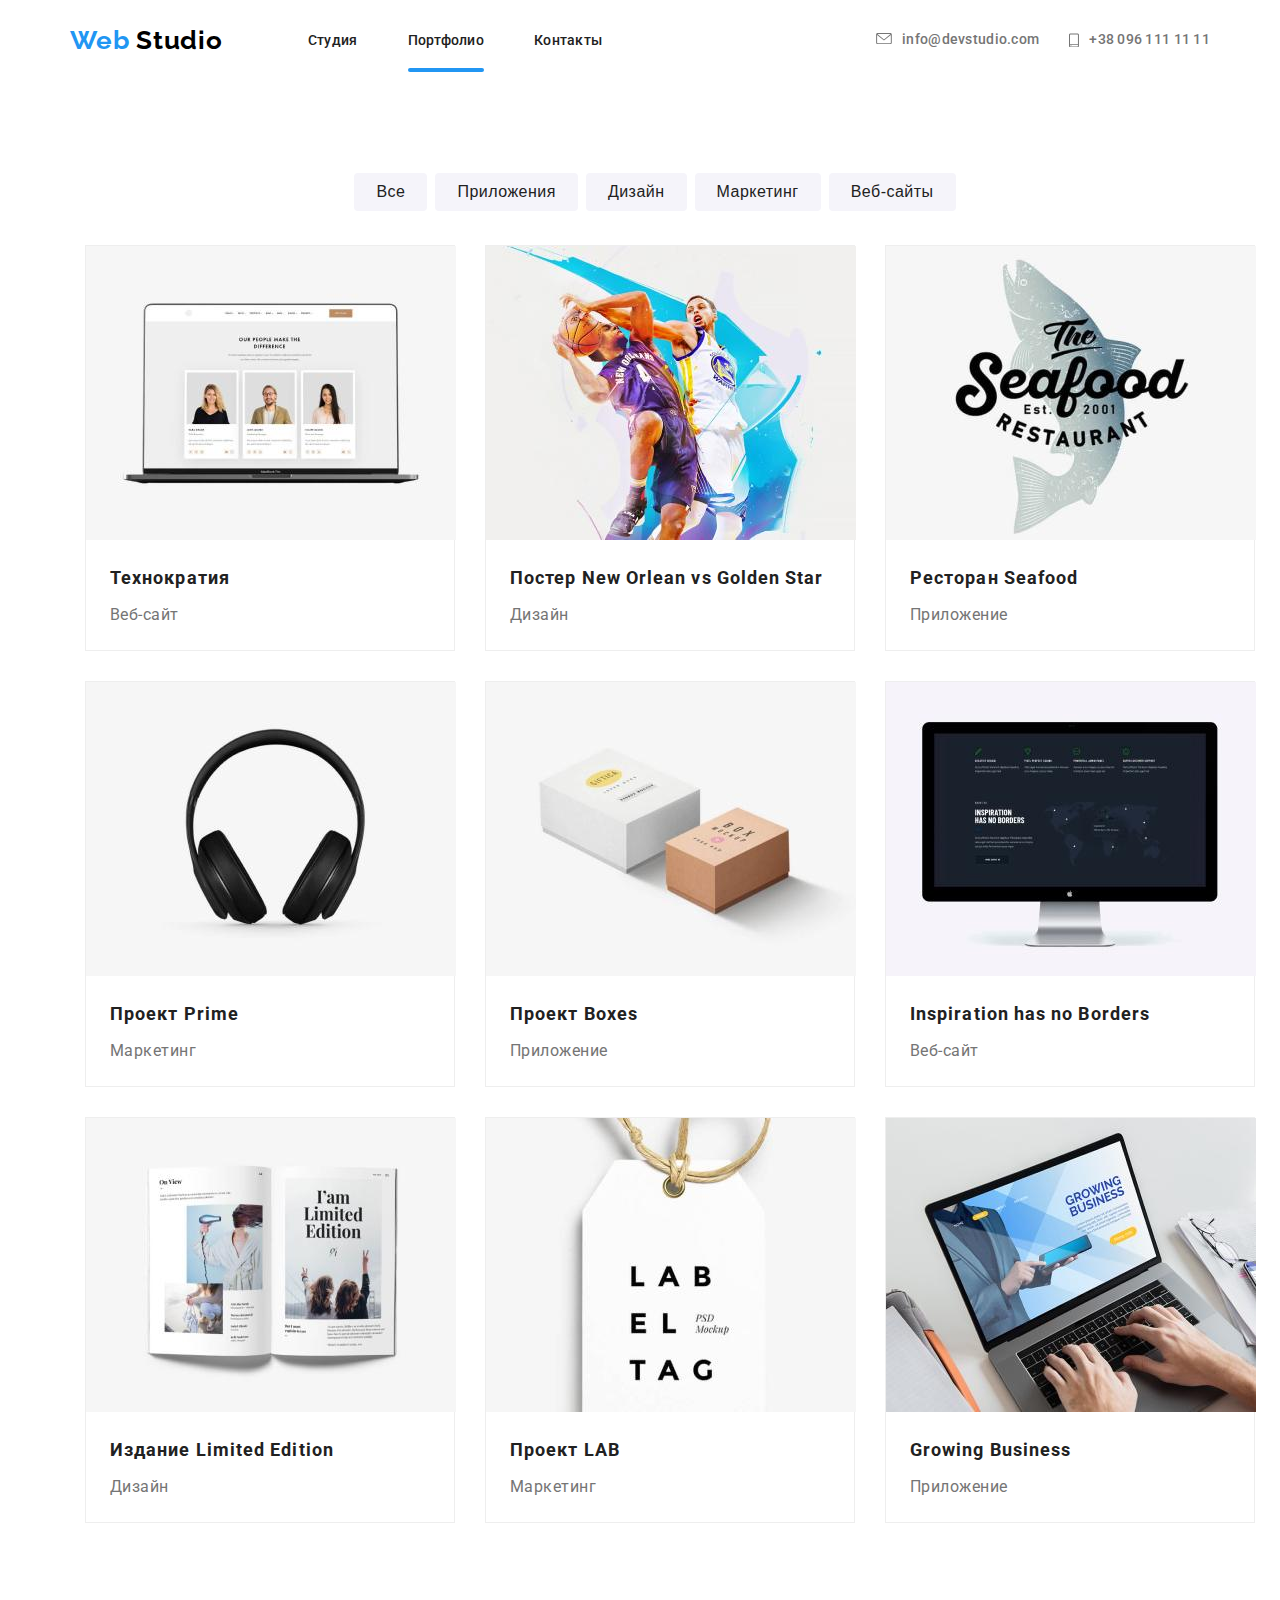
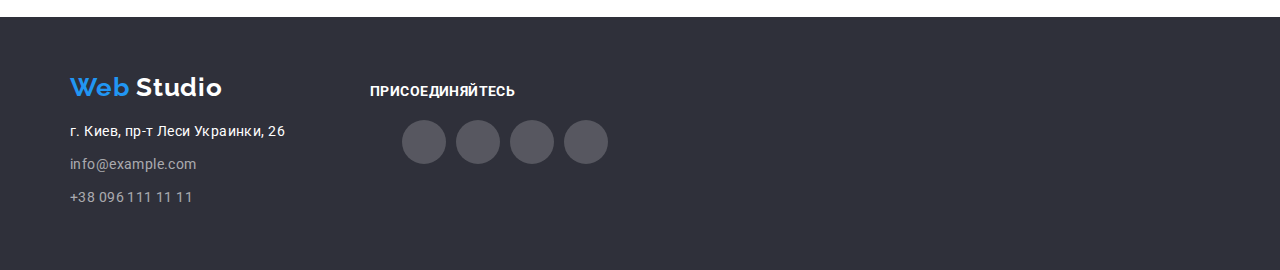
==== portfolio.html @ 1574379d "дз6" ====
<!DOCTYPE html>
<html lang="ru">
  <head>
    <meta charset="UTF-8" />
    <meta name="viewport" content="width=device-width, initial-scale=1.0" />
    <title>Web Studio</title>
    <link
      href="https://fonts.googleapis.com/css2?family=Raleway:wght@700&family=Roboto:ital,wght@0,500;0,700;0,900;1,400&display=swap"
      rel="stylesheet"
    />
    <link rel="stylesheet" href="./css/style.css" />
  </head>

  <body>
    <!--навигация-->
    <header>
      <div class="container">
        <nav class="main-nav">
          <a class="logo" href="./index.html">
            <span class="logo-web">Web</span>
            <span class="logo-studio">Studio</span>
          </a>
          <ul class="site-nav list">
            <li class="item">
              <a href="./index.html" class="link nav-hover">Студия</a>
            </li>
            <li class="item">
              <a href="./portfolio.html" class="link current">Портфолио</a>
            </li>
            <li class="item">
              <a href="" class="link nav-hover">Контакты</a>
            </li>
          </ul>

          <ul class="auth-nav list">
            <li class="item">
              <a href="info@devstudio.com" class="link-namber"
                ><svg class="mail-icon">
                  <use href="./img/sprite.svg#icon-envelope"></use>
                </svg>
                info@devstudio.com
              </a>
            </li>
            <li class="item">
              <a href="tel:+380961111111" class="link-namber"
                ><svg class="tel-icon">
                  <use href="./img/sprite.svg#icon-smartphone"></use></svg
                >+38 096 111 11 11
              </a>
            </li>
          </ul>
        </nav>
      </div>
    </header>
    <div class="button-nav container">
      <main>
        <!-- наши работ2 -->
        <h1 class="onli">наши рабоы</h1>
        <!-- скрытый заголовок -->
        <div class="container">
          <ul class="button-primary list">
            <li class="item">
              <button type="button" class="input">Все</button>
            </li>
            <li class="item">
              <button type="button" class="input">Приложения</button>
            </li>
            <li class="item">
              <button type="button" class="input">Дизайн</button>
            </li>
            <li class="item">
              <button type="button" class="input">Маркетинг</button>
            </li>
            <li class="item">
              <button type="button" class="input">Веб-сайты</button>
            </li>
          </ul>
        </div>

        <!-- <ul class="button list container">
          <li class="button-primary"><a href="" class="but-link">Все</a></li>
          <li class="button-primary">
            <a href="" class="but-link">Веб-сайт</a>
          </li>
          <li class="button-primary">
            <a href="" class="but-link">Приложения</a>
          </li>
          <li class="button-primary"><a href="" class="but-link">Дизайн</a></li>
          <li class="button-primary">
            <a href="" class="but-link">Маркетинг</a>
          </li>
        </ul> -->
        <div class="work-box container">
          <section class="work">
            <ul class="work-list list">
              <li class="work-item">
                <a href="" class="work-linke">
                  <div class="portfolio-image">
                    <img src="./img/комп.jpg" alt="Технократия" width="370" />
                    <div class="overlay">
                      <p class="text-back">
                        Технокряк это современная площадка распространения
                        коронавируса. Компании используют эту платформу для
                        цифрового шпионажа и атак на защищённые сервера
                        конкурентов.
                      </p>
                    </div>
                  </div>
                  <div class="text-content">
                    <h2 class="work-title">Технократия</h2>
                    <p class="work-product">Веб-сайт</p>
                  </div>
                </a>
              </li>

              <li class="work-item">
                <a href="" class="work-linke">
                  <div class="portfolio-image">
                    <img
                      src="./img/баскет.jpg"
                      alt="платформу New Orlean vs Golden Star"
                      width="370"
                    />
                    <div class="overlay">
                      <p class="text-back">
                        Технокряк это современная площадка распространения
                        коронавируса. Компании используют эту платформу для
                        цифрового шпионажа и атак на защищённые сервера
                        конкурентов.
                      </p>
                    </div>
                  </div>
                  <h2 class="work-title">Постер New Orlean vs Golden Star</h2>
                  <p class="work-product">Дизайн</p>
                </a>
              </li>

              <li class="work-item">
                <a href="" class="work-linke">
                  <div class="portfolio-image">
                    <img
                      src="./img/ріба.jpg"
                      alt="Ресторан Seafood"
                      width="370"
                    />
                    <div class="overlay">
                      <p class="text-back">
                        Технокряк это современная площадка распространения
                        коронавируса. Компании используют эту платформу для
                        цифрового шпионажа и атак на защищённые сервера
                        конкурентов.
                      </p>
                    </div>
                  </div>
                  <h2 class="work-title">Ресторан Seafood</h2>
                  <p class="work-product">Приложение</p>
                </a>
              </li>

              <li class="work-item">
                <a href="" class="work-linke">
                  <div class="portfolio-image">
                    <img
                      src="./img/наушники.jpg"
                      alt="Проект Прайм"
                      width="370"
                    />
                    <div class="overlay">
                      <p class="text-back">
                        Технокряк это современная площадка распространения
                        коронавируса. Компании используют эту платформу для
                        цифрового шпионажа и атак на защищённые сервера
                        конкурентов.
                      </p>
                    </div>
                  </div>
                  <h2 class="work-title">Проект Prime</h2>
                  <p class="work-product">Маркетинг</p>
                </a>
              </li>

              <li class="work-item">
                <a href="" class="work-linke">
                  <div class="portfolio-image">
                    <img
                      src="./img/каробка.jpg"
                      alt="Проект Каробка"
                      width="370"
                    />
                    <div class="overlay">
                      <p class="text-back">
                        Технокряк это современная площадка распространения
                        коронавируса. Компании используют эту платформу для
                        цифрового шпионажа и атак на защищённые сервера
                        конкурентов.
                      </p>
                    </div>
                  </div>
                  <h2 class="work-title">Проект Boxes</h2>
                  <p class="work-product">Приложение</p>
                </a>
              </li>

              <li class="work-item">
                <a href="" class="work-linke">
                  <div class="portfolio-image">
                    <img
                      src="./img/монитор.jpg"
                      alt="Вдохновение"
                      width="370"
                    />

                    <div class="overlay">
                      <p class="text-back">
                        Технокряк это современная площадка распространения
                        коронавируса. Компании используют эту платформу для
                        цифрового шпионажа и атак на защищённые сервера
                        конкурентов.
                      </p>
                    </div>
                  </div>
                  <h2 class="work-title">Inspiration has no Borders</h2>
                  <p class="work-product">Веб-сайт</p>
                </a>
              </li>

              <li class="work-item">
                <a href="" class="work-linke">
                  <div class="portfolio-image">
                    <img
                      src="./img/книга.jpg"
                      alt="огрониченое издание"
                      width="370"
                    />
                    <div class="overlay">
                      <p class="text-back">
                        Технокряк это современная площадка распространения
                        коронавируса. Компании используют эту платформу для
                        цифрового шпионажа и атак на защищённые сервера
                        конкурентов.
                      </p>
                    </div>
                  </div>
                  <h2 class="work-title">Издание Limited Edition</h2>
                  <p class="work-product">Дизайн</p>
                </a>
              </li>

              <li class="work-item">
                <a href="" class="work-linke">
                  <div class="portfolio-image">
                    <img src="./img/бирка.jpg" alt="Проект LAB" width="370" />
                    <div class="overlay">
                      <p class="text-back">
                        Технокряк это современная площадка распространения
                        коронавируса. Компании используют эту платформу для
                        цифрового шпионажа и атак на защищённые сервера
                        конкурентов.
                      </p>
                    </div>
                  </div>
                  <h2 class="work-title">Проект LAB</h2>
                  <p class="work-product">Маркетинг</p>
                </a>
              </li>

              <li class="work-item">
                <a href="" class="work-linke">
                  <div class="portfolio-image">
                    <img src="./img/img.jpg" alt="Рост бизнеса" width="370" />

                    <div class="overlay">
                      <p class="text-back">
                        Технокряк это современная площадка распространения
                        коронавируса. Компании используют эту платформу для
                        цифрового шпионажа и атак на защищённые сервера
                        конкурентов.
                      </p>
                    </div>
                  </div>
                  <h2 class="work-title">
                    Growing Business
                  </h2>
                  <p class="work-product">Приложение</p>
                </a>
              </li>
            </ul>
          </section>
        </div>
      </main>
    </div>
    <footer class="footer container">
      <div class="footer-box container">
        <ul class="footer-logo list">
          <li>
            <div class="pad-logo">
              <a class="logo" href="./index.html">
                <span class="logo-web">Web</span>
                <span class="foot-logo-studio">Studio</span>
              </a>
            </div>
            <div class="address-cont">
              <address class="address">
                г. Киев, пр-т Леси Украинки, 26 <br />
                <a href="info@example.com" class="address-link"
                  >info@example.com</a
                >
                <br />
                <a href="tel:+380961111111" class="address-link"
                  >+38 096 111 11 11</a
                >
              </address>
            </div>
          </li>
          <li class="push-go">
            <b class="push">присоединяйтесь</b>
            <ul class="social-networks list">
              <li class="networks-list-footer">
                <a href="" class="networks">
                  <svg class="icon-social-fut">
                    <use href="./img/sprite.svg#icon-Ellipse-insta-fut"></use>
                  </svg>
                </a>
              </li>
              <li class="networks-list-footer">
                <a href="" class="networks"
                  ><svg class="icon-social-fut">
                    <use
                      href="./img/sprite.svg#icon-Ellipse-tvit-fut"
                    ></use></svg
                ></a>
              </li>
              <li class="networks-list-footer">
                <a href="" class="networks"
                  ><svg class="icon-social-fut">
                    <use href="./img/sprite.svg#icon-Ellipse-fa-fut"></use></svg
                ></a>
              </li>
              <li class="networks-list-footer">
                <a href="" class="networks"
                  ><svg class="icon-social-fut">
                    <use href="./img/sprite.svg#icon-Ellipse-in-fut"></use></svg
                ></a>
              </li>
            </ul>
          </li>

          <!-- <li>
                <b class="push">Подпишитесь на рассылку</b>
                <form action="#" class="go">
                  <input
                    type="text"
                    placeholder="E-mail"
                    name="Email"
                    id="Email-input"
                  />
                  <input type="submit" value="Подписаться" />
                </form>
              </li> -->
        </ul>
      </div>
      <!-- <div class="end-box container">
            <p class="end">2020 | Developed by GoIT Students</p>
          </div> -->
    </footer>
  </body>
</html>
---- css/style.css ----
html {
  box-sizing: border-box;
}

*,
*::before,
*::after {
  box-sizing: inherit;
}

:root {
  --main-text-color: #757575;
  --titel-text-color: #212121;
  --accent-color: #2196f3;
  --primary-button-bg-color: #2196f3;
  --logo-web-text-color: #2196f3;
  --logo-studio-text-color: #000000;
  --nav-link: #212121;
  --icons-color: #afb1b8;
  --white-color: #ffffff;
  --duration: 250ms;
  --timing: cubic-bezier(0.4, 0, 0.2, 1);
}
body {
  margin: 0;
  background-color: #ffffff;
  color: var(--main-text-color);
  font-family: roboto, sans-serif;
}
a {
  text-decoration: none;
}
img {
  display: block;
}
/* обнуление спска точки */
.list {
  margin: 0;
  padding: 0;
  list-style: none;
}

/* навигация */

.main-nav {
  height: 80px;
  display: flex;
  align-items: center;
}
.container {
  margin-left: auto;
  margin-right: auto;
  width: 1170px;
  padding-right: 15px;
  padding-left: 15px;
  /* outline: 2px solid blueviolet; */
}
/* логотип компании */
.logo {
  font-family: Raleway, sans-serif;
  font-weight: 700;
  font-size: 26px;
  line-height: 0.8;
  letter-spacing: 0.03em;
}
.logo:hover {
  color: var(--accent-color);
}
.logo-web {
  color: var(--logo-web-text-color);
}
.logo-studio {
  color: var(--logo-studio-text-color);
}
.foot-logo-studio {
  color: var(--white-color);
}
/* навигация */
.site-nav {
  display: flex;
  margin-left: 85px;
}
.site-nav .item + .item {
  margin-left: 50px;
}
.site-nav .link {
  position: relative;
  display: block;
  padding-top: 32px;
  padding-bottom: 32px;

  color: var(--nav-link);
  font-weight: 500;
  font-size: 14px;
  line-height: 0.87px;
  letter-spacing: 0.02em;
}
.link,
.link-namber {
  transition: color var(--duration) var(--timing);
}

.site-nav .link:hover,
.site-nav .link:focus {
  color: var(--accent-color);
}
.auth-nav {
  display: inline-flex;
  margin-left: auto;

  font-weight: 500;
  font-size: 14px;
  line-height: 1.14;
  letter-spacing: 0.02em;
}
.auth-nav .item + .item {
  margin-left: 30px;
}
.site-nav .link.active {
  color: #2196f3;
}
.current::after,
.nav-hover::after {
  content: '';
  position: absolute;
  left: 0;
  bottom: 0;

  display: block;
  width: 100%;
  height: 4px;

  border-radius: 2px;
  background-color: var(--accent-color);

  transition: transform var(--duration) var(--timing),
    opacity var(--duration) var(--timing);
}
.nav-hover::after {
  opacity: 0;
  transform: scaleX(0);
}

.nav-hover:hover::after {
  opacity: 1;
  transform: scaleX(1);
}

.auth-nav .link-namber {
  display: inline-flex;
  padding-top: 32px;
  padding-bottom: 32px;

  color: var(--main-text-color);
  font-weight: 500;
  font-size: 14px;
  line-height: 0.87;
  letter-spacing: 0.02em;
}
.auth-nav a:hover,
.auth-nav a:focus {
  color: var(--accent-color);
  --color5: var(--accent-color);
}

.link-namber {
  color: var(--main-text-color);
  font-weight: 500;
  font-size: 14px;
  line-height: 1.14;
}

.mail-icon {
  width: 16px;
  height: 11.2px;
  margin-right: 10px;
  fill: #757575;
  fill: currentColor;
}

.tel-icon {
  width: 10px;
  height: 14.94px;
  margin-right: 10px;
  fill: #757575;
  fill: currentColor;
}

/* скрытый h1 */
.onli {
  display: none;
}
/* герой */
.hero-box {
  background-image: linear-gradient(
      rgba(47, 48, 58, 0.8),
      rgba(47, 48, 58, 0.8)
    ),
    url('../img/Header-img.jpg');
  background-position: center;
  background-size: cover;
  background-repeat: no-repeat;
  width: 100%;
  height: 600px;
  /* background-color: var(--main-text-color); */
}
.hero {
  text-align: center;
}
.hero-title {
  margin-top: 0;
  margin-bottom: 30px;
  padding-top: 200px;

  color: var(--white-color);
  font-weight: 900;
  font-size: 44px;
  line-height: 1.36;
  text-transform: uppercase;
}
/* модалка */
.backdrop {
}
/* заголовки */
.section-title {
  font-weight: 700;
  font-size: 36px;
  line-height: 1.16;
  text-align: center;
  letter-spacing: 0.03em;
}

/* фючерс */
.slogan {
  display: flex;
}
.icon-dia {
  display: block;

  padding: 33px 100px;
  border-radius: 4px;
  text-align: center;
  background-color: #f5f4fa;
}
.slogan .slogan-up + .slogan-up {
  margin-left: 30px;
}
.slogan-title {
  margin-top: 30px;
  margin-bottom: 10px;

  font-weight: 700;
  font-size: 14px;
  line-height: 1.14;
  letter-spacing: 0.03em;
  text-transform: uppercase;
  color: var(--titel-text-color);
}
/* .feature-title {
  height: 70px;
  width: 370px;
  padding-top: 27px;
  padding-bottom: 27px;
  margin: 0;
  background-color: rgba(47, 48, 58, 0.8);

  font-size: 14px;

  text-align: center;
  letter-spacing: 0.03em;
  text-transform: uppercase;
  color: var(--white-color);
} */

.feature .text {
  width: 270px;
  height: 75px;
  margin-top: 0;
  margin-bottom: 0;
  font-weight: normal;
  font-size: 14px;
  line-height: 1.71;
  letter-spacing: 0.03em;
}

.down {
  padding-top: 94px;
  padding-bottom: 94px;
}

/* род деятельности */
.section {
  margin-right: 215px;
  width: 1170px;
}
.direction {
  display: flex;
}
.business-box {
  margin-bottom: 94px;
}
.direction .business + .business {
  margin-left: 30px;
}
.business {
  position: relative;
  z-index: 1;
}
.feature-title {
  position: absolute;
  bottom: 0;
  left: 0;

  margin: 0;
  width: 100%;
  padding-top: 27px;
  padding-bottom: 27px;

  font-weight: 700;
  text-align: center;
  text-transform: uppercase;
  line-height: 1.14;
  font-size: 14px;
  color: var(--white-color);
  background-color: rgba(47, 48, 58, 0.8);
}

/* сотрудники */
.social-networks {
  display: flex;
  padding-left: 32px;
  padding-right: 32px;

  text-align: center;
  padding-top: 20px;
  padding-bottom: 24px;
}

.networks {
  display: flex;
  width: 44px;
  height: 44px;
  border-radius: 50%;
  justify-content: center;
  align-items: center;

  background-color: rgba(255, 255, 255, 0.1);
  border-radius: 50%;
  fill: var(--icons-color);
  transition: background-color var(--duration) var(--timing),
    fill var(--duration) var(--timing);
}
.networks:hover,
.networks:focus {
  background-color: var(--accent-color);
  fill: var(--white-color);
}
.networks-list:not(:last-child) {
  margin-right: 10px;
}
.team-list {
  box-shadow: 0px 2px 1px rgba(0, 0, 0, 0.2), 0px 1px 1px rgba(0, 0, 0, 0.14),
    0px 1px 3px rgba(0, 0, 0, 0.12);
  border-radius: 0px 0px 4px 4px;
}
.team .team-list + .team-list {
  margin-left: 30px;
}
.team .team-list {
  width: 270px;
  background-color: var(--white-color);
}
.names-title {
  margin-top: 0;
  margin-bottom: 10px;
  color: var(--titel-text-color);
  font-weight: 500;
  font-size: 16px;
  line-height: 1.18;
  text-align: center;
  letter-spacing: 0.03em;
}
.team {
  display: flex;
  width: 1170px;
  padding-top: 50px;
}
/* заголовок с падингом */
.our-team {
  padding-top: 94px;
}

.img-team {
  margin-bottom: 30px;
}
.section-background {
  margin-left: auto;
  margin-right: auto;
  width: 100%;
  height: 702px;
  background-color: #f5f4fa;
}

.section-employees {
  justify-content: center;
}

.prof-text {
  margin-top: 0;
  margin-bottom: 0;
  font-weight: normal;
  font-size: 16px;
  line-height: 1.18;
  text-align: center;
  letter-spacing: 0.03em;
}
/* клиенты */
/* цвет текста заголовка */
.section-title {
  margin-top: 0;
  margin-bottom: 50px;
  color: var(--titel-text-color);
}
.customers {
  display: flex;
  justify-content: space-between;
  margin-top: 50px;
}
.customers .customer-list + .customer-list {
  margin-left: 30px;
}
.company {
  display: inline-flex;
  align-items: center;
  justify-content: center;
  width: 170px;
  height: 90px;
  border: 1px solid #afb1b8;
  box-sizing: border-box;
  border-radius: 4px;

  fill: var(--icons-color);
  transition: border-color var(--duration) var(--timing),
    fill var(--duration) var(--timing);
}

.company:hover,
.company:focus {
  border-color: var(--accent-color);
  fill: var(--accent-color);
}

.slogan-img {
  display: block;
  width: 270px;
  height: 120px;

  padding: 25px 100px;
  border-radius: 4px;
  text-align: center;
  background-color: #f5f4fa;
}

/* подвал */
.footer {
  margin-left: auto;
  margin-right: auto;
  width: 100%;
  height: 253px;
  background-color: #2f303a;
}
.networks-list-footer {
  margin-right: 10px;
}
.networks-list-footer:last-child {
  margin-right: 0;
}
.footer-box {
  height: 193px;
}
.footer-logo {
  display: flex;
  align-items: baseline;
}
.footer-logo .pad-logo {
  padding-top: 60px;
}
.address-cont {
  width: 231px;

  padding-top: 20px;
}
.networks-list-footer {
  border-radius: 50px;
  background-color: rgba(255, 255, 255, 0.1);
}
.footer-social {
  padding-left: 0;
  padding-right: 0;
}

.networks-list-footer:hover,
.networks-list-footer:focus {
  background-color: var(--accent-color);
}
.icon-social-fut {
  fill: #fff;
}

.address .address-link:hover,
.address .address-link:focus {
  color: var(--accent-color);
}
.address {
  display: inline-block;

  font-style: normal;
  font-weight: normal;
  font-size: 14px;
  line-height: 1.71;
  letter-spacing: 0.03em;
  color: #ffffff;
}
/* .address-link:not(:last-child) {
  margin-bottom: 9px;
} */
.address-link {
  display: inline-block;
  margin-top: 9px;
  font-weight: 400;
  font-size: 14px;
  line-height: 1.71;
  letter-spacing: 0.03em;
  color: rgba(255, 255, 255, 0.6);

  transition: color var(--duration) var(--timing);
}
.push-go {
  padding-top: 57px;
  padding-left: 69px;
}
.push {
  justify-content: flex-start;
  font-weight: 700;
  font-size: 14px;
  line-height: 1.14;
  letter-spacing: 0.03em;
  text-transform: uppercase;
  color: #ffffff;
}
.go:hover,
.go:focus {
  color: var(--accent-color);
}
.end-box {
  border-top: 1px solid rgba(255, 255, 255, 0.1);
}
.end {
  margin: 0;
  padding-top: 18px;
  padding-bottom: 21px;
  font-size: 12px;
  line-height: 2;
  text-align: center;
  letter-spacing: 0.03em;
  color: rgba(255, 255, 255, 0.4);
}

/* портфолио */
.work-box {
  flex-wrap: wrap;
  margin-bottom: 94px;
}
.work-list {
  width: 1170px;
  display: flex;
  flex-wrap: wrap;
  color: var(--main-text-color);
}
.work-list .work-item {
  margin-right: 30px;
  margin-bottom: 30px;
  width: calc((100% - 30px * 2) / 3);
  box-sizing: border-box;
  border: 1px solid #eeeeee;
}

.work-item:nth-child(3n) {
  margin-right: 0;
}
.work-item:nth-last-child(-n + 3) {
  margin-bottom: 0px;
}
.work-title {
  margin-top: 0;
  margin-bottom: 0;
  padding-top: 20px;
  padding-left: 24px;
  font-weight: 700;
  font-size: 18px;
  line-height: 2;
  letter-spacing: 0.06em;
  color: var(--titel-text-color);
}
.work-product {
  margin-top: 0;
  margin-bottom: 0;
  padding-bottom: 20px;
  padding-top: 4px;
  padding-left: 24px;
  font-weight: 400;
  font-size: 16px;
  line-height: 1.87;
  letter-spacing: 0.03em;
}
.work-linke {
  display: inline-block;
  color: var(--main-text-color);
}
.portfolio-image {
  position: relative;
}
.text-back {
  position: absolute;
  margin: 0;
  top: 0px;
  left: 0px;
  width: 100%;
  height: 100%;

  padding: 63px 24px;
  background-color: rgba(33, 150, 243, 0.9);
  font-weight: normal;
  font-size: 18px;
  line-height: 28px;
  color: #ffffff;

  opacity: 0;
}
.overlay,
.text-back {
  position: absolute;
  left: 0;
  top: 0;
  width: 100%;
  height: 100%;
  opacity: 0;

  transition: transform var(--timing) var(--duration);
  transition: opacity var(--timing) var(--duration);
}
.overlay {
  transform: translateY(100%);
  opacity: 0;
  transition: transform var(--duration) var(--timing),
    opacity var(--duration) var(--timing);
}
.work-linke:hover .overlay {
  transform: translateY(0);
  opacity: 1;
}
.work-linke {
  transition: transform var(--duration) var(--timing);
  transition: opacity var(--timing) var(--duration);
  transition: box-shadow var(--timing) var(--duration);
}
.work-linke:hover .text-back,
.work-linke:focus .text-back {
  opacity: 1;
}
.text-back:hover {
  opacity: 1;
}
.work-item .work-linke:hover,
.work-item .work-linke:focus {
  box-shadow: 1px 4px 6px rgba(0, 0, 0, 0.16), 0px 4px 4px rgba(0, 0, 0, 0.06),
    0px 1px 1px rgba(0, 0, 0, 0.12);
}

/* button */

.input {
  background-color: #f5f4fa;
  font-weight: 500;
  font-size: 16px;
  line-height: 1.62;
  text-align: center;
  letter-spacing: 0.03em;
  color: var(--titel-text-color);
  border-radius: 4px;
  border: 0px;
  padding: 6px 22px;

  transition: background-color var(--duration) var(--timing),
    color var(--duration) var(--timing),
    border-color var(--duration) var(--timing),
    box-shadow var(--duration) var(--timing);
}
.button-primary {
  display: flex;
  justify-content: center;
  padding-bottom: 34px;
}
.button-nav {
  margin-top: 93px;
}
.button-primary .item + .item {
  margin-left: 8px;
}
.input:hover,
.input:focus {
  color: var(--white-color);
  background: var(--accent-color);
}

/* 




.button .button-primary .but-link:hover,
.button .button-primary .but-link:focus {
  color: var(--accent-color);
}
.button-primary {
  display: inline-block;
  border-radius: 4px;
  padding: 10px 32px;

  text-align: center;
  background-color: #f5f4fa;
}

.button .button-primary + .button-primary {
  margin-left: 8px;
} */

.button-secondary {
  background: var(--primary-button-bg-color);
  color: #ffffff;
  font-weight: bold;
  font-size: 16px;
  line-height: 1.87;
  align-items: center;
  text-align: center;
  letter-spacing: 0.06em;

  display: inline-block;
  border-radius: 4px;
  padding: 10px 32px;

  text-align: center;
}
/* #212121 цвет заголовкав */
/* #757575 цвет абзатцов */
/* второая часть цвет лого #000000 */
/* #2196F3 первоя часть лого */
/* font-family: Roboto; */
/* акцент #2196F3 */
/* цвет фона первичный #FFFFFF;*/
/* вторичны цвет фона #F5F4FA */
/* цвет футера #2F303A; */
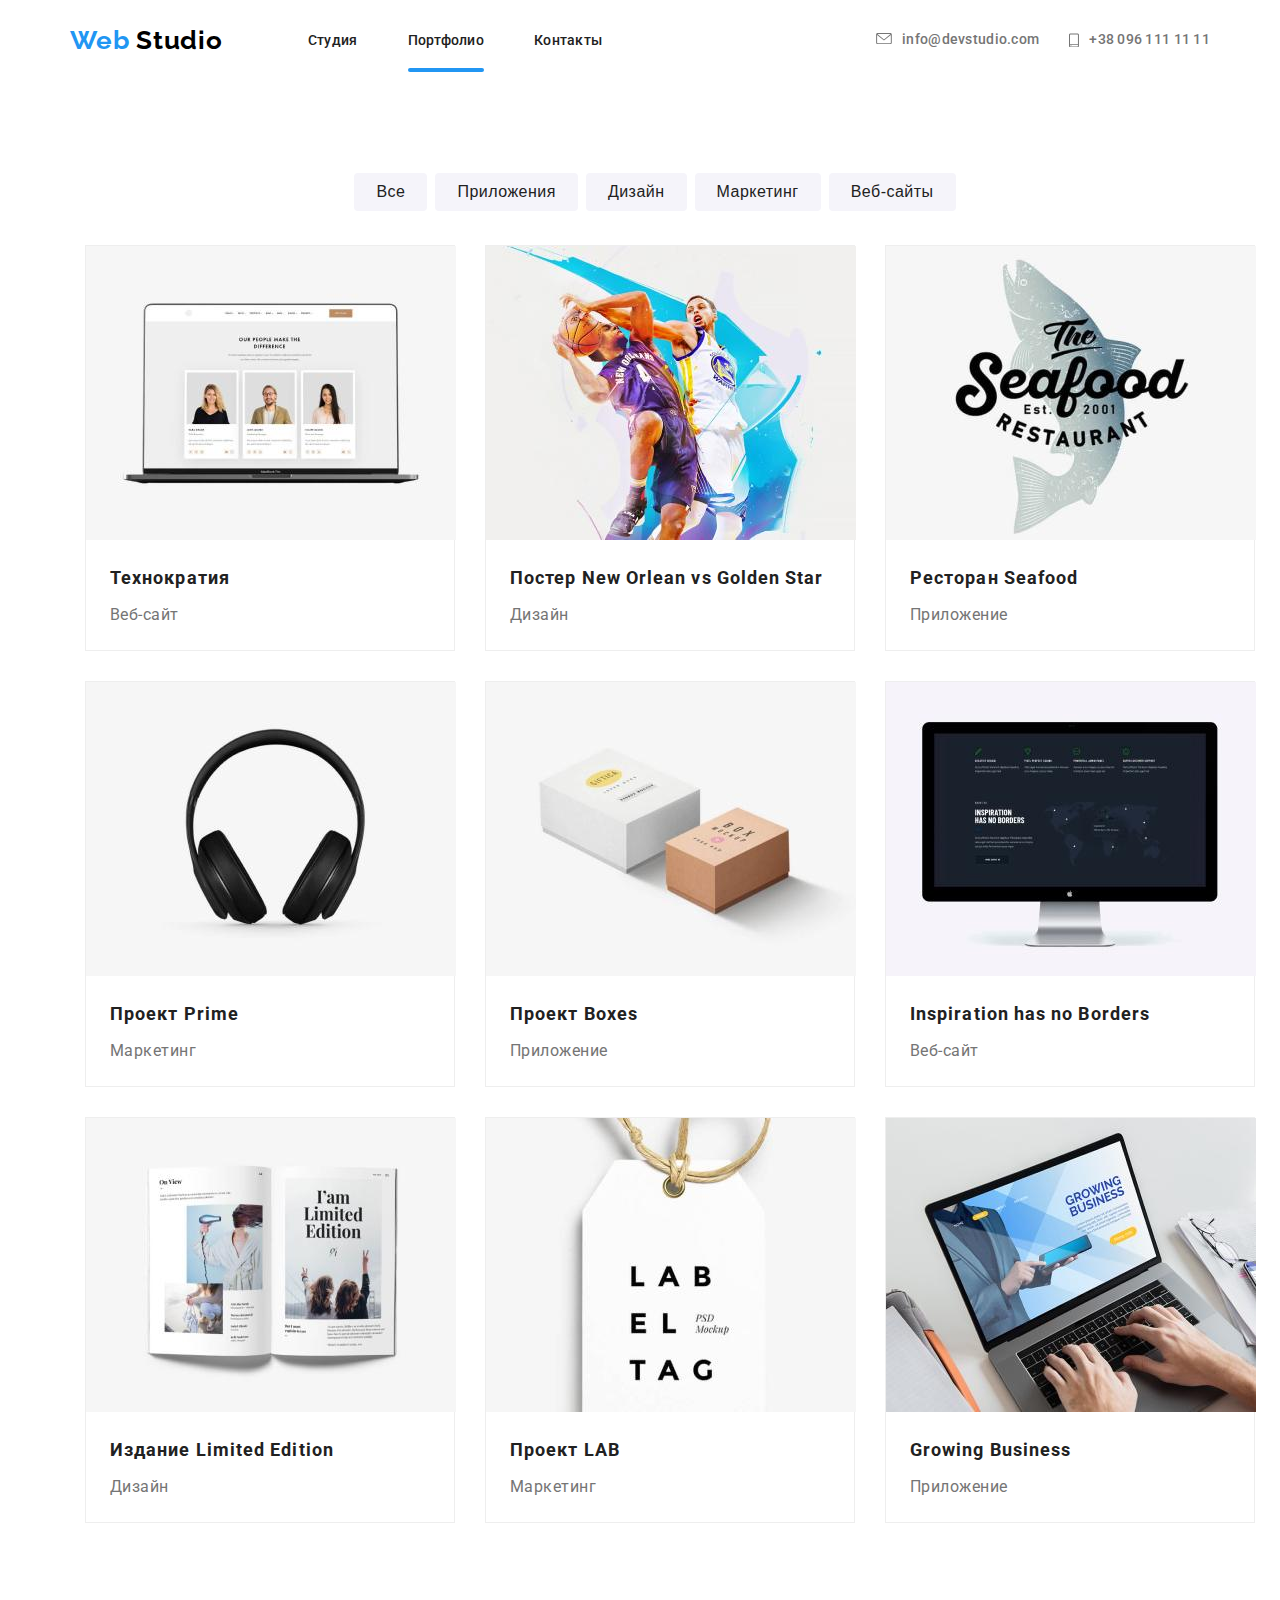
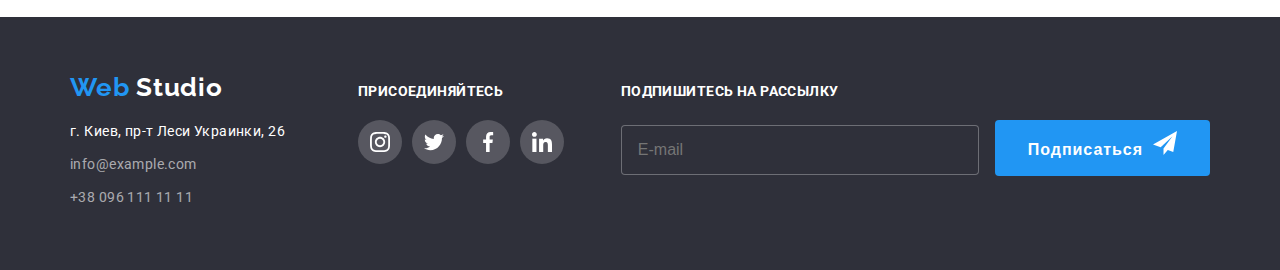
==== commit b14fc1c7: "готово" ====
--- a/portfolio.html
+++ b/portfolio.html
@@ -289,79 +289,87 @@
         </div>
       </main>
     </div>
-    <footer class="footer container">
-      <div class="footer-box container">
-        <ul class="footer-logo list">
-          <li>
-            <div class="pad-logo">
-              <a class="logo" href="./index.html">
-                <span class="logo-web">Web</span>
-                <span class="foot-logo-studio">Studio</span>
-              </a>
-            </div>
-            <div class="address-cont">
-              <address class="address">
-                г. Киев, пр-т Леси Украинки, 26 <br />
-                <a href="info@example.com" class="address-link"
-                  >info@example.com</a
-                >
-                <br />
-                <a href="tel:+380961111111" class="address-link"
-                  >+38 096 111 11 11</a
-                >
-              </address>
-            </div>
-          </li>
-          <li class="push-go">
+    <footer class="footer">
+      <div class="container footer-cont">
+        <div class="footer-box">
+          <ul class="footer-logo list">
+            <li>
+              <div class="pad-logo">
+                <a class="logo" href="./index.html">
+                  <span class="logo-web">Web</span>
+                  <span class="foot-logo-studio">Studio</span>
+                </a>
+              </div>
+              <div class="address-cont">
+                <address class="address">
+                  г. Киев, пр-т Леси Украинки, 26 <br />
+                  <a href="info@example.com" class="address-link"
+                    >info@example.com</a
+                  >
+                  <br />
+                  <a href="tel:+380961111111" class="address-link"
+                    >+38 096 111 11 11</a
+                  >
+                </address>
+              </div>
+            </li>
+          </ul>
+
+          <div class="push-go">
             <b class="push">присоединяйтесь</b>
-            <ul class="social-networks list">
+            <ul class="social-networks footer-social list">
               <li class="networks-list-footer">
                 <a href="" class="networks">
-                  <svg class="icon-social-fut">
-                    <use href="./img/sprite.svg#icon-Ellipse-insta-fut"></use>
+                  <svg width="20" height="20" class="icon-social-fut">
+                    <use href="./img/sprite.svg#icon-instagram-fu"></use>
                   </svg>
                 </a>
               </li>
               <li class="networks-list-footer">
                 <a href="" class="networks"
-                  ><svg class="icon-social-fut">
-                    <use
-                      href="./img/sprite.svg#icon-Ellipse-tvit-fut"
-                    ></use></svg
+                  ><svg width="20" height="20" class="icon-social-fut">
+                    <use href="./img/sprite.svg#icon-twitter-fu"></use></svg
                 ></a>
               </li>
               <li class="networks-list-footer">
                 <a href="" class="networks"
-                  ><svg class="icon-social-fut">
-                    <use href="./img/sprite.svg#icon-Ellipse-fa-fut"></use></svg
+                  ><svg width="20" height="20" class="icon-social-fut">
+                    <use href="./img/sprite.svg#icon-facebook-fu"></use></svg
                 ></a>
               </li>
               <li class="networks-list-footer">
                 <a href="" class="networks"
-                  ><svg class="icon-social-fut">
-                    <use href="./img/sprite.svg#icon-Ellipse-in-fut"></use></svg
+                  ><svg width="20" height="20" class="icon-social-fut">
+                    <use href="./img/sprite.svg#icon-linkedin-fu"></use></svg
                 ></a>
               </li>
             </ul>
-          </li>
-
-          <!-- <li>
-                <b class="push">Подпишитесь на рассылку</b>
-                <form action="#" class="go">
-                  <input
-                    type="text"
-                    placeholder="E-mail"
-                    name="Email"
-                    id="Email-input"
-                  />
-                  <input type="submit" value="Подписаться" />
-                </form>
-              </li> -->
-        </ul>
+          </div>
+
+          <!-- подписка на рассылку -->
+          <div>
+            <b class="push">Подпишитесь на рассылку</b>
+            <form action="#" class="go">
+              <input
+                class="email"
+                type="email"
+                placeholder="E-mail"
+                name="Email"
+                id="Email-input"
+              />
+              <button type="submit" class="button-footer button-secondary">
+                <span class="subscribe">Подписаться</span
+                ><svg class="subscribe-svg" width="24" height="24">
+                  <use href="./img/sprite.svg#icon-flay"></use>
+                </svg>
+              </button>
+            </form>
+          </div>
+        </div>
+        <!-- <div class="end-box container">
+            <p class="end">2020 | Developed by GoIT Students</p>
+           </div> -->
       </div>
-      <!-- <div class="end-box container">
-            <p class="end">2020 | Developed by GoIT Students</p>
-          </div> -->
     </footer>
   </body>
 </html>
--- a/css/style.css
+++ b/css/style.css
@@ -17,7 +17,9 @@
   --logo-studio-text-color: #000000;
   --nav-link: #212121;
   --icons-color: #afb1b8;
+
   --white-color: #ffffff;
+  --footer-background-color: #2f303a;
   --duration: 250ms;
   --timing: cubic-bezier(0.4, 0, 0.2, 1);
 }
@@ -218,9 +220,7 @@
   line-height: 1.36;
   text-transform: uppercase;
 }
-/* модалка */
-.backdrop {
-}
+
 /* заголовки */
 .section-title {
   font-weight: 700;
@@ -475,28 +475,65 @@
 .networks-list-footer:last-child {
   margin-right: 0;
 }
+.footer-cont {
+  padding-top: 60px;
+  padding-bottom: 60px;
+}
 .footer-box {
-  height: 193px;
+  display: flex;
+  align-items: baseline;
+  justify-content: space-between;
 }
 .footer-logo {
   display: flex;
   align-items: baseline;
 }
-.footer-logo .pad-logo {
-  padding-top: 60px;
-}
+
 .address-cont {
   width: 231px;
 
   padding-top: 20px;
 }
+.button-footer {
+  display: flex;
+  justify-content: center;
+  align-items: center;
+  fill: var(--white-color);
+
+  transition: fill var(--duration) var(--timing),
+    color var(--duration) var(--timing),
+    border-color var(--duration) var(--timing),
+    background-color var(--duration) var(--timing);
+}
+
+.button-footer:focus,
+.button-footer:hover {
+  fill: var(--accent-color);
+}
+.subscribe {
+  display: inline-block;
+  margin-right: 10px;
+
+  font-weight: 900;
+  font-size: 16px;
+  line-height: 1.88;
+  text-align: center;
+  letter-spacing: 0.06em;
+
+  transition: fill var(--duration) var(--timing);
+}
+
+.subscribe-svg:hover,
+.subscribe-svg:focus {
+  fill: var(--accent-color);
+}
+
 .networks-list-footer {
   border-radius: 50px;
   background-color: rgba(255, 255, 255, 0.1);
 }
 .footer-social {
-  padding-left: 0;
-  padding-right: 0;
+  padding: 0;
 }
 
 .networks-list-footer:hover,
@@ -535,18 +572,35 @@
 
   transition: color var(--duration) var(--timing);
 }
+/* пописка на рссылку */
+
 .push-go {
-  padding-top: 57px;
-  padding-left: 69px;
 }
 .push {
-  justify-content: flex-start;
+  display: block;
+  margin-bottom: 20px;
+
   font-weight: 700;
   font-size: 14px;
   line-height: 1.14;
   letter-spacing: 0.03em;
   text-transform: uppercase;
   color: #ffffff;
+}
+.email {
+  margin-right: 12px;
+  padding-left: 16px;
+  padding-top: 15px;
+  padding-bottom: 15px;
+
+  width: 358px;
+  height: 50px;
+  border: 1px solid rgba(255, 255, 255, 0.3);
+  border-radius: 4px;
+  background-color: var(--footer-background-color);
+  color: var(--icons-color);
+  font-size: 16px;
+  line-height: 1.25;
 }
 .go:hover,
 .go:focus {
@@ -713,44 +767,225 @@
   background: var(--accent-color);
 }
 
-/* 
-
-
-
-
-.button .button-primary .but-link:hover,
-.button .button-primary .but-link:focus {
-  color: var(--accent-color);
-}
-.button-primary {
+.button-secondary {
+  text-decoration: none;
+  font-weight: 700;
+  font-size: 16px;
+  line-height: 1.88;
+  text-align: center;
+  letter-spacing: 0.06em;
+  color: var(--white-color);
+  background-color: var(--accent-color);
+
   display: inline-block;
+  border: 1px solid transparent;
   border-radius: 4px;
   padding: 10px 32px;
-
-  text-align: center;
-  background-color: #f5f4fa;
-}
-
-.button .button-primary + .button-primary {
-  margin-left: 8px;
-} */
-
-.button-secondary {
-  background: var(--primary-button-bg-color);
-  color: #ffffff;
-  font-weight: bold;
-  font-size: 16px;
-  line-height: 1.87;
+  min-width: 200px;
+
+  transition: color var(--duration) var(--timing),
+    border-color var(--duration) var(--timing),
+    background-color var(--duration) var(--timing);
+}
+.button-secondary:hover,
+.button-secondary:focus {
+  color: var(--accent-color);
+  background-color: var(--white-color);
+  border-color: var(--accent-color);
+}
+/* модалка */
+.backdrop {
+  position: fixed;
+
+  top: 0;
+  left: 0;
+  width: 100%;
+  height: 100%;
+  background-color: rgba(0, 0, 0, 0.2);
+  z-index: 4;
+
+  opacity: 1;
+  transition: opacity var(--timing) var(--duration);
+}
+.modal {
+  position: absolute;
+  top: 50%;
+  left: 50%;
+  transform: translate(-50%, -50%);
+
+  min-height: 581px;
+  min-width: 528px;
+  padding-top: 40px;
+  padding-right: 40px;
+  padding-bottom: 40px;
+  padding-left: 40px;
+
+  background-color: var(--white-color);
+  border-radius: 4px;
+  box-shadow: 0px 2px 1px rgba(0, 0, 0, 0.2), 0px 1px 1px rgba(0, 0, 0, 0.14),
+    0px 1px 3px rgba(0, 0, 0, 0.12);
+
+  transform: translate(-50%, -50%) scale(1);
+  transition: transform var(--timing) var(--duration);
+}
+.backdrop .is-hidden {
+  opacity: 0;
+  pointer-events: none;
+}
+.backdrop .is-hidden .modal {
+  transform: translate(-50%, -50%) scale(0.5);
+}
+.modal-name {
+  display: block;
+  margin-bottom: 30px;
+
+  font-weight: 700;
+  line-height: 1.15;
+  font-size: 20px;
+  color: var(--titel-text-color);
+}
+.modal-input {
+  position: relative;
+
+  display: block;
+  margin-bottom: 30px;
+}
+.modal-icon {
+  position: absolute;
+  top: 50%;
+  left: 16px;
+  transform: translateY(-50%);
+
+  transition: fill var(--timing) var(--duration);
+}
+.input-field {
+  padding-left: 42px;
+  padding-top: 12px;
+  padding-bottom: 12px;
+  width: 100%;
+  resize: none;
+
+  border: 1px solid rgba(33, 33, 33, 0.2);
+  border-radius: 4px;
+
+  transition: border-color var(--timing) var(--duration);
+}
+.input-label {
+  position: absolute;
+  top: 50%;
+  left: 42px;
+  transform: translateY(-50%);
+
+  letter-spacing: 0.01em;
+
+  transition: transform var(--timing) var(--duration),
+    color var(--timing) var(--duration);
+}
+.modal-input:focus-within > .input-field {
+  outline: none;
+  border-color: var(--accent-color);
+}
+
+.modal-input:focus-within > .input-label,
+.input-field:not(:placeholder-shown) + .input-label {
+  transform: translate(-25px, -35px);
+  font-size: 12px;
+  line-height: 1.17px;
+  color: var(--accent-color);
+}
+
+.modal-input:focus-within > .modal-icon {
+  fill: var(--accent-color);
+}
+
+.textarea {
+  margin-bottom: 30px;
+  padding-left: 16px;
+
+  transition: border-color var(--timing) var(--duration);
+}
+
+.textarea:focus {
+  outline: none;
+  border-color: var(--accent-color);
+}
+
+.textarea::placeholder {
+  letter-spacing: 0.01em;
+}
+
+.modal-button {
+  box-shadow: 0px 2px 2px rgba(0, 0, 0, 0.12), 0px 1px 2px rgba(0, 0, 0, 0.08),
+    0px 3px 1px rgba(0, 0, 0, 0.1);
+}
+
+.modal-close {
+  display: flex;
+  justify-content: center;
   align-items: center;
-  text-align: center;
-  letter-spacing: 0.06em;
-
+  position: absolute;
+  bottom: 100%;
+  left: 100%;
+  transform: translate(-130%, 130%);
+
+  background-color: var(--white-color);
+  fill: var(--logo-studio-text-color);
+  width: 30px;
+  height: 30px;
+  border: 1px solid rgba(0, 0, 0, 0.1);
+  border-radius: 50%;
+
+  transition: fill var(--duration) var(--timing);
+}
+
+.modal-close:hover,
+.modal-close:focus {
+  background-color: var(--white-color);
+  fill: var(--accent-color);
+}
+
+.rules,
+.rules:visited {
+  color: var(--accent-color);
+}
+
+.checkbox-field {
+  display: flex;
+  align-items: center;
+  justify-content: center;
+}
+
+.checkbox {
+  position: absolute;
+  width: 1px;
+  height: 1px;
+  margin: -1px;
+  border: 0;
+  padding: 0;
+  clip: rect(0 0 0 0);
+  overflow: hidden;
+}
+
+.agree {
   display: inline-block;
-  border-radius: 4px;
-  padding: 10px 32px;
-
-  text-align: center;
-}
+  margin-right: 8px;
+  width: 15px;
+  height: 15px;
+
+  border: 2px solid #212121;
+  border-radius: 2px;
+}
+
+.checkbox:checked + .agree {
+  border-color: transparent;
+  background-color: var(--accent-color);
+  background-image: url(../img/gud.svg);
+  background-size: auto auto;
+  background-origin: border-box;
+  background-repeat: no-repeat;
+  background-position: 50% 50%;
+}
+
 /* #212121 цвет заголовкав */
 /* #757575 цвет абзатцов */
 /* второая часть цвет лого #000000 */
